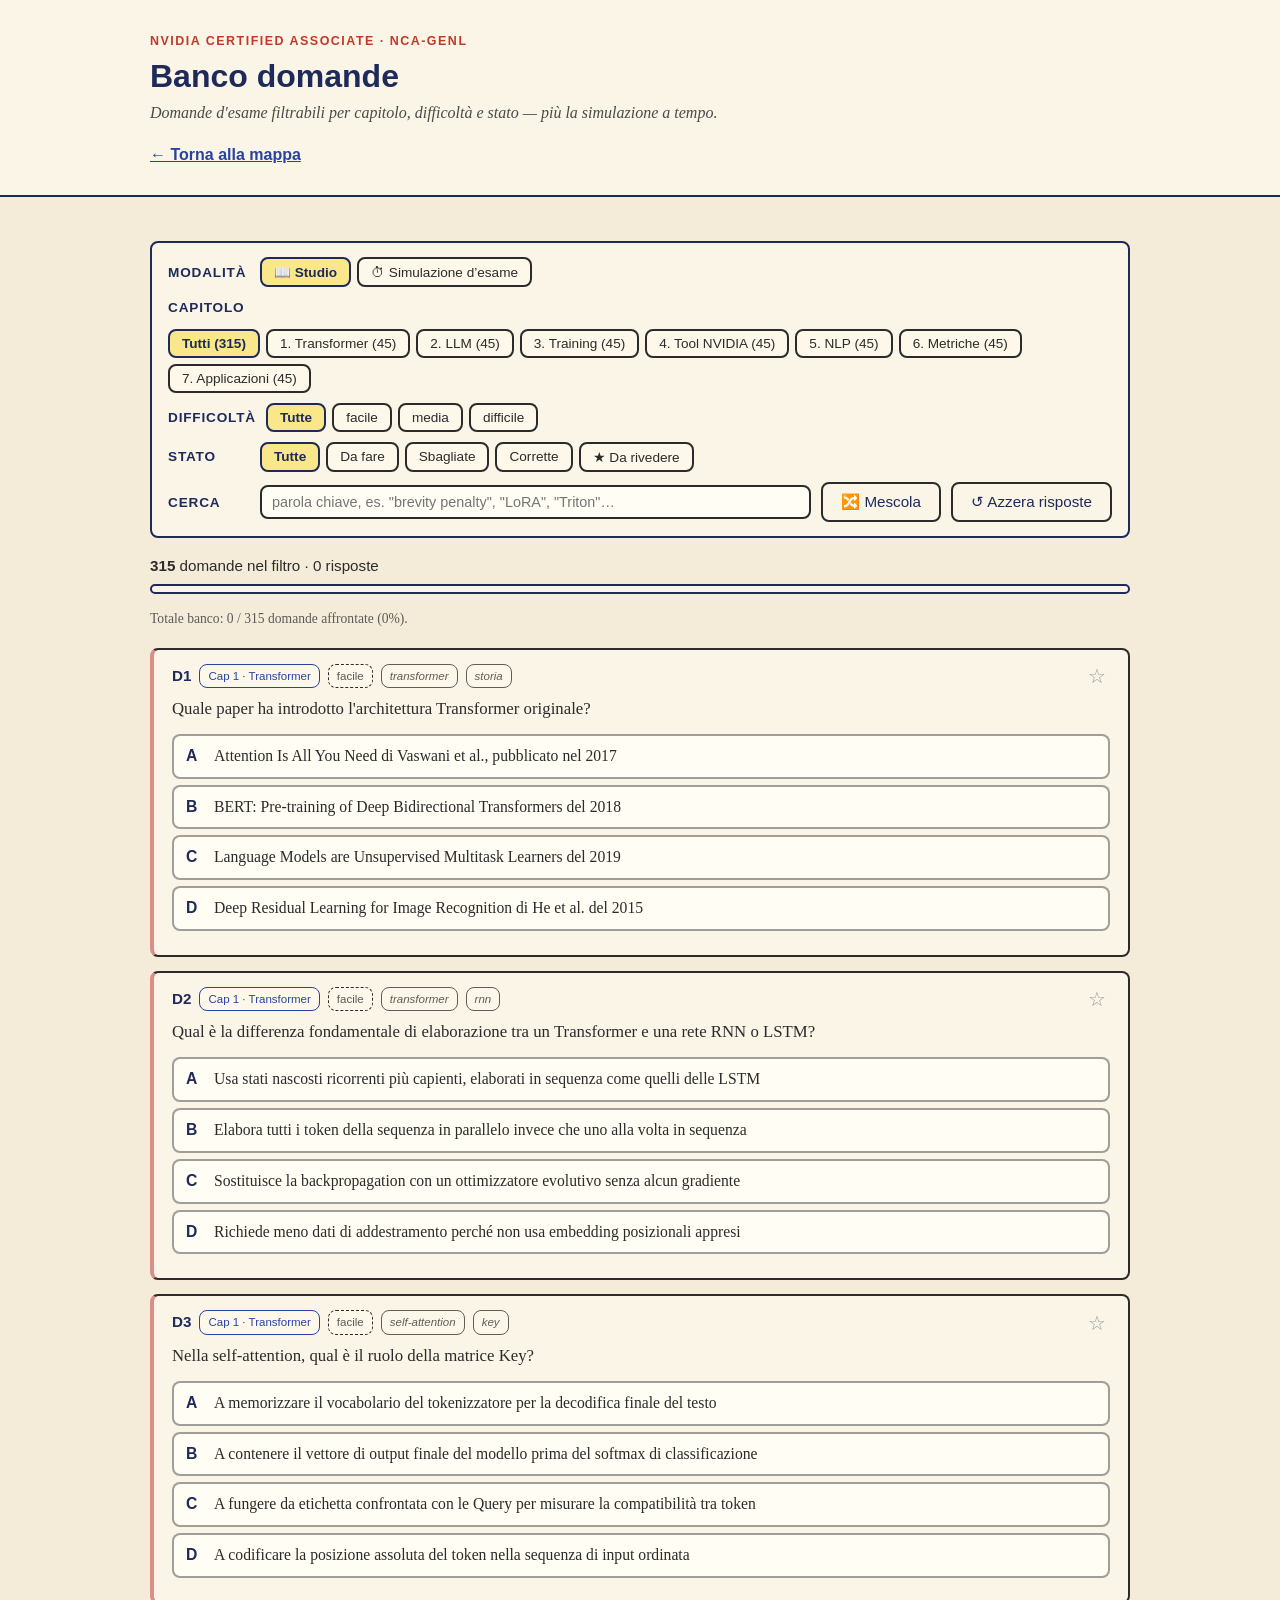
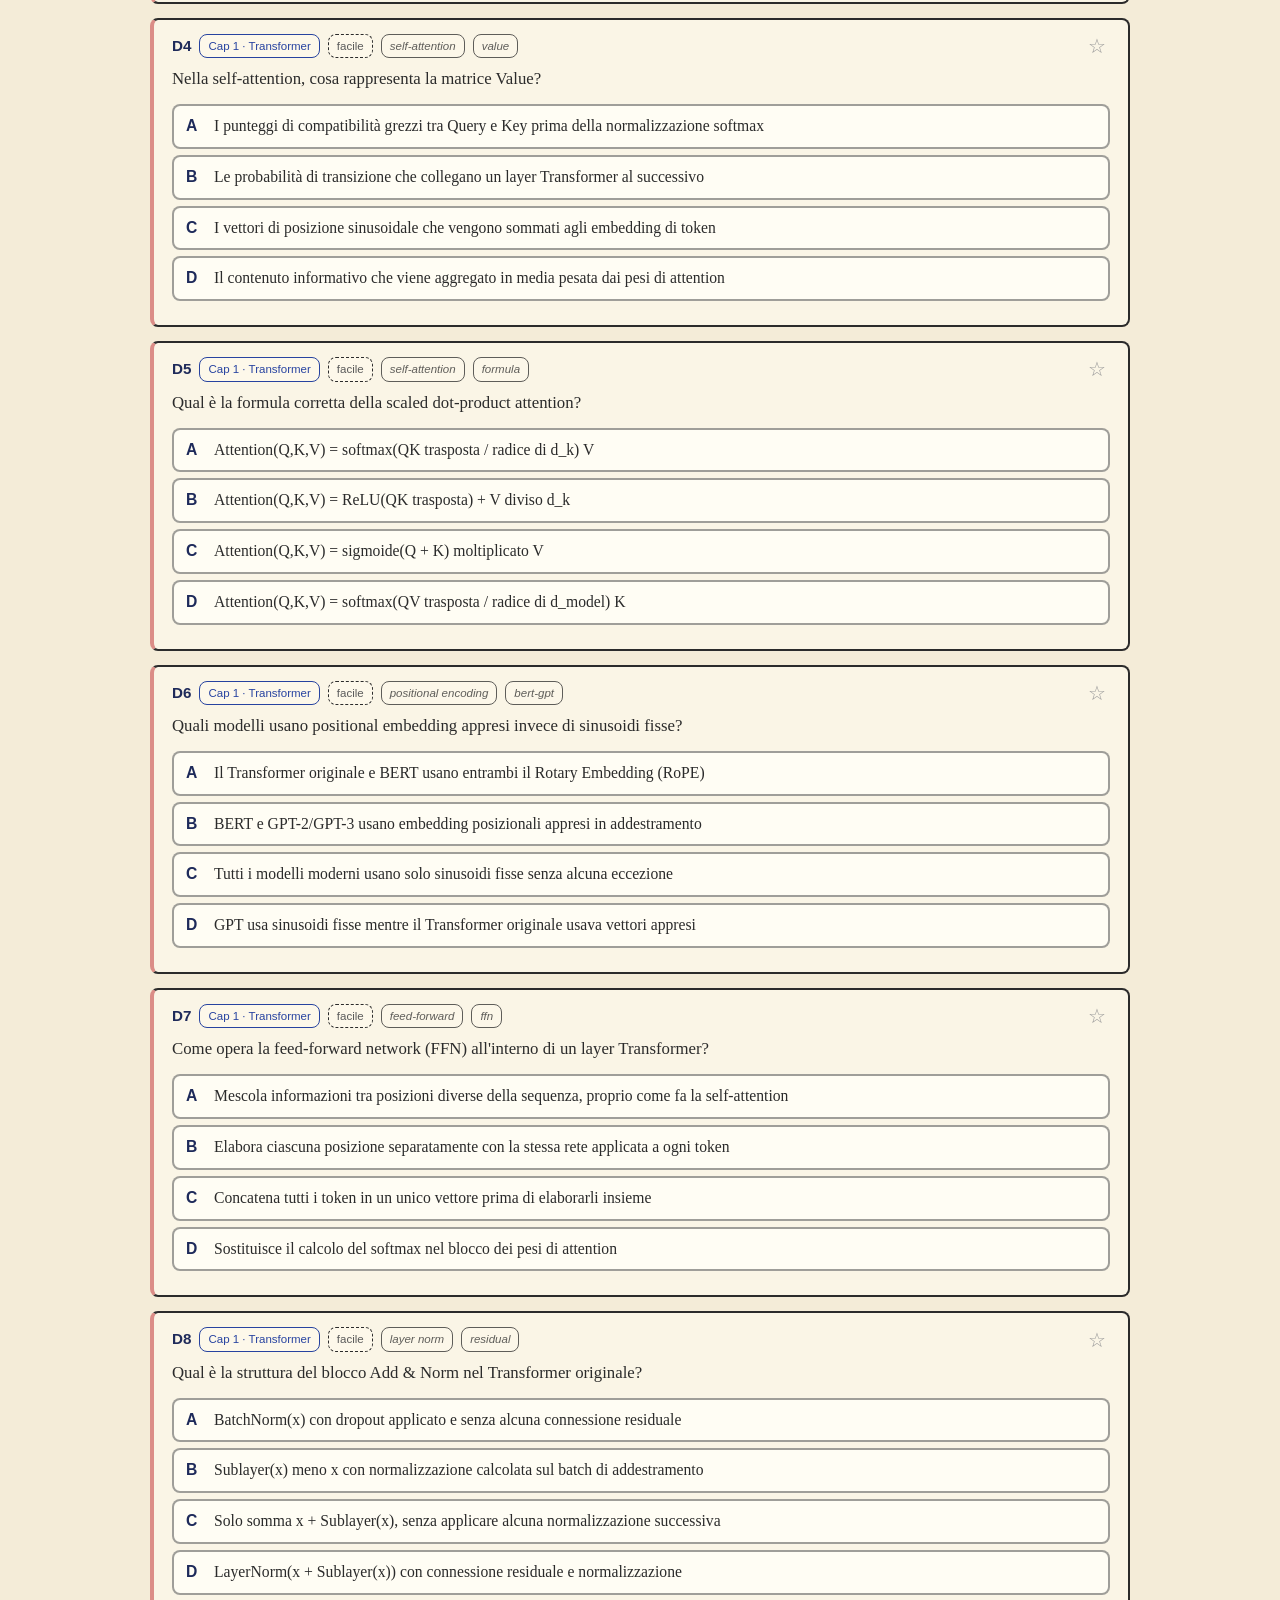
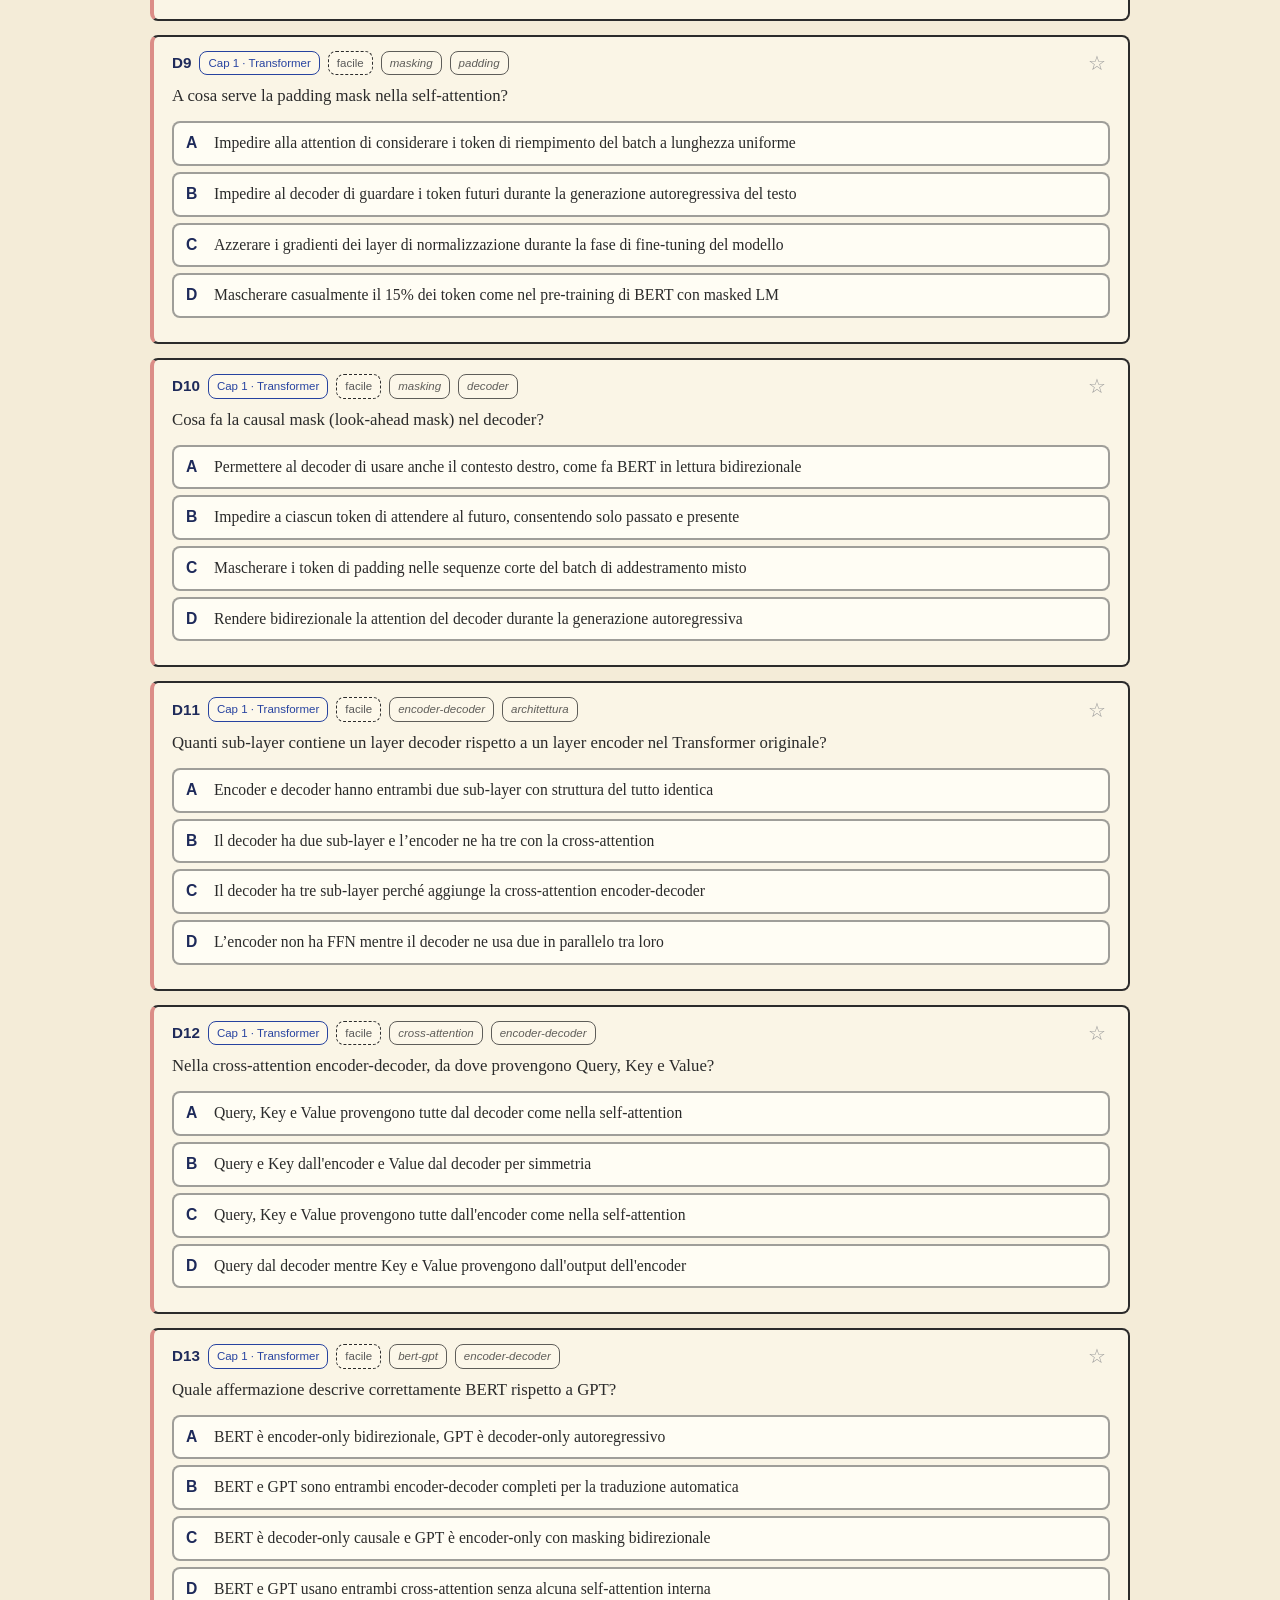
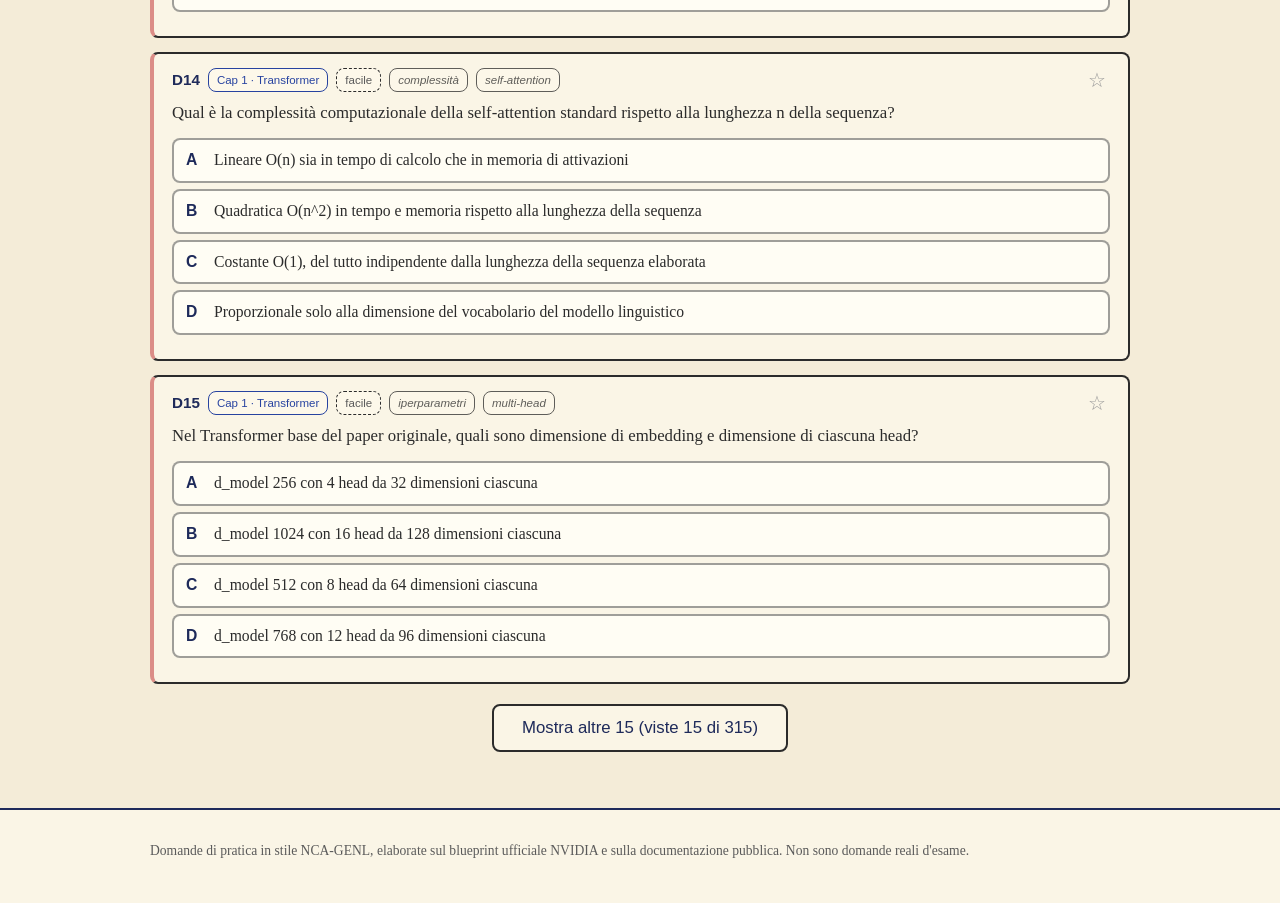
==== domande.html @ 0292774d "Banco domande: 315 domande d'esame filtrabili per capitolo Il quiz di fine capitolo (6-7 domande) ba" ====
<!DOCTYPE html>
<html lang="it">
<head>
  <meta charset="UTF-8">
  <meta name="viewport" content="width=device-width, initial-scale=1.0">
  <title>Banco domande — NCA-GENL Studio</title>
  <meta name="description" content="Banco domande d'esame NCA-GENL filtrabile per capitolo, difficoltà e stato, con simulazione d'esame a tempo.">
  <link rel="stylesheet" href="style.css">
</head>
<body>
  <header class="site-header">
    <div class="wrap">
      <p class="eyebrow">NVIDIA Certified Associate · NCA-GENL</p>
      <h1>Banco domande</h1>
      <p class="subtitle">Domande d'esame filtrabili per capitolo, difficoltà e stato — più la simulazione a tempo.</p>
      <p><a class="back" href="index.html">← Torna alla mappa</a></p>
    </div>
  </header>

  <main class="wrap qbank-page">
    <div id="qbank-root" aria-live="polite">
      <p class="muted">Caricamento banco domande…</p>
    </div>
  </main>

  <footer class="site-footer">
    <div class="wrap">
      <p class="muted small">
        Domande di pratica in stile NCA-GENL, elaborate sul blueprint ufficiale NVIDIA e sulla
        documentazione pubblica. Non sono domande reali d'esame.
      </p>
    </div>
  </footer>

  <script src="tracker.js"></script>
  <script src="app.js"></script>
  <script src="qbank.js"></script>
  <script src="qbank-ui.js"></script>
  <script>
    document.addEventListener('DOMContentLoaded', function () {
      window.NCA.qbankUI.init(document.getElementById('qbank-root'));
    });
  </script>
</body>
</html>
---- style.css ----
/* style.css — tema "carta e penna" pulito.
 * Palette carta/inchiostro invariata, tipografia di sistema leggibile,
 * angoli dritti, niente rotazioni né texture rumorose. Zero dipendenze,
 * tutto offline (solo font di sistema). I selettori usati dal JS
 * (map.js, chapter.js, quiz.js, app.js, tracker.js) sono invariati. */

:root {
  --carta: #f4ecd8;          /* sfondo pagina: carta crema */
  --carta-chiara: #faf5e6;   /* foglietti / schede */
  --margine-rosso: rgba(198, 72, 72, 0.6);
  --inchiostro: #2b2b2b;     /* testo corpo: quasi-nero */
  --inchiostro-blu: #1e2a5a; /* titoli: blu-notte */
  --penna-blu: #2743a0;
  --penna-rossa: #c0392b;
  --penna-verde: #1e7d4f;
  --evidenziatore: rgba(250, 225, 90, 0.65);
  --radius: 8px;
  --font-ui: -apple-system, BlinkMacSystemFont, "Inter", "Segoe UI", Roboto, Helvetica, Arial, sans-serif;
  --font-testo: Georgia, "Times New Roman", serif;
}

* { box-sizing: border-box; }

body {
  margin: 0;
  color: var(--inchiostro);
  font-family: var(--font-testo);
  line-height: 1.6;
  background-color: var(--carta);
}

.wrap { max-width: 1020px; margin: 0 auto; padding: 0 20px; }

h1, h2, h3 {
  font-family: var(--font-ui);
  color: var(--inchiostro-blu);
  line-height: 1.25;
}

a { color: var(--penna-blu); text-decoration: underline; }
a:hover { color: var(--inchiostro-blu); }

/* ---------- Header / progresso / legenda ---------- */

.site-header {
  background: var(--carta-chiara);
  border-bottom: 2px solid var(--inchiostro-blu);
  padding: 32px 0 12px;
}
.eyebrow {
  color: var(--penna-rossa);
  text-transform: uppercase;
  letter-spacing: 0.12em;
  font-size: 0.78rem;
  margin: 0;
  font-family: var(--font-ui);
  font-weight: 700;
}
.site-header h1 { margin: 4px 0 0; font-size: 2rem; }
.subtitle { color: #4a4a4a; margin: 4px 0 16px; font-style: italic; }

.progress-meta { display: flex; justify-content: space-between; font-size: 0.9rem; color: #4a4a4a; }
.progress-bar {
  height: 14px;
  background: var(--carta-chiara);
  border: 2px solid var(--inchiostro-blu);
  border-radius: var(--radius);
  overflow: hidden;
}
.progress-fill {
  height: 100%;
  width: 0;
  background: linear-gradient(180deg, rgba(46, 125, 50, 0.85), rgba(46, 125, 50, 0.65));
  transition: width 0.4s ease;
}

.legend { display: flex; gap: 18px; list-style: none; padding: 10px 0 0; margin: 0; font-size: 0.85rem; color: #4a4a4a; flex-wrap: wrap; font-family: var(--font-ui); }
.dot { display: inline-block; width: 12px; height: 12px; border-radius: 50%; margin-right: 6px; vertical-align: baseline; border: 1px solid var(--inchiostro); }
.dot.status-todo { background: #fff; }
.dot.status-doing { background: #f2b234; }
.dot.status-done { background: var(--penna-verde); }

/* ---------- Mappa SVG ---------- */

.map-container {
  margin: 24px 0;
  background: var(--carta-chiara);
  border: 2px solid var(--inchiostro-blu);
  border-radius: var(--radius);
  padding: 12px;
}
.map-container svg { width: 100%; height: auto; display: block; }

.map-band { fill: #efe4c8; stroke: var(--inchiostro-blu); stroke-width: 1.5; stroke-dasharray: 10 4; }
.map-band-label {
  fill: var(--inchiostro-blu);
  font-size: 16px;
  font-weight: 700;
  font-family: var(--font-ui);
  text-decoration: underline;
}
.map-edge { fill: none; stroke: var(--inchiostro-blu); stroke-width: 2.5; }
.map-edge.dashed { stroke-dasharray: 7 6; }

.map-node { cursor: pointer; font-family: var(--font-testo); }
.map-node-box { stroke-width: 2.5; transition: filter 0.15s ease; }
.map-node:hover .map-node-box, .map-node:focus .map-node-box { filter: brightness(0.96); stroke-width: 3.5; }
.map-node:focus { outline: 2px dashed var(--penna-rossa); outline-offset: 3px; }
/* foglietti: carta chiara, bordo inchiostro */
.status-todo .map-node-box { fill: #fdf8ea; stroke: var(--inchiostro); }
.status-doing .map-node-box { fill: #fdf3d0; stroke: var(--inchiostro-blu); }
.status-done .map-node-box { fill: #eef3e4; stroke: var(--penna-verde); }
.map-node-badge { font-size: 15px; font-weight: 700; font-family: var(--font-ui); }
.status-todo .map-node-badge { fill: var(--penna-rossa); }
.status-doing .map-node-badge { fill: var(--penna-blu); }
.status-done .map-node-badge { fill: var(--penna-verde); }
.map-node-cap { fill: #5a5a5a; font-size: 11px; letter-spacing: 0.06em; }
.map-node-title { fill: var(--inchiostro); font-size: 14px; }

/* ---------- Schede aree ---------- */

.area-cards { display: grid; grid-template-columns: repeat(auto-fit, minmax(260px, 1fr)); gap: 12px; margin-bottom: 32px; }
.area-card {
  background: var(--carta-chiara);
  border: 2px solid var(--inchiostro);
  border-radius: var(--radius);
  padding: 16px;
}
.area-card h3 { margin: 0 0 6px; font-size: 1.15rem; }
.area-card p { margin: 0; color: #4a4a4a; font-size: 0.92rem; }
.ripasso-card {
  border-color: var(--penna-rossa);
  background: linear-gradient(180deg, transparent, var(--evidenziatore) 140%);
}

.notice {
  background: var(--carta-chiara);
  border: 2px dashed var(--penna-rossa);
  border-radius: var(--radius);
  padding: 12px 16px;
}
.muted { color: #5a5a5a; }
.small { font-size: 0.85rem; }

/* ---------- Pagina capitolo ---------- */

.chapter { padding-top: 24px; padding-bottom: 48px; }
.chapter-head { display: flex; align-items: center; gap: 12px; margin-bottom: 8px; flex-wrap: wrap; }
.back { color: var(--penna-blu); font-weight: 700; font-family: var(--font-ui); }
.area-tag {
  font-size: 0.8rem;
  padding: 3px 10px;
  border-radius: var(--radius);
  border: 2px solid var(--inchiostro);
  color: var(--inchiostro);
  font-family: var(--font-ui);
  font-weight: 700;
  /* effetto evidenziatore */
  background: linear-gradient(180deg, transparent 10%, var(--evidenziatore) 10%, var(--evidenziatore) 90%, transparent 90%);
}
.area-fondamenti { border-color: var(--penna-blu); }
.area-mlops { border-color: #b07d10; }
.area-applicazioni { border-color: var(--penna-verde); }

.block {
  position: relative;
  background-color: var(--carta-chiara);
  border: 2px solid var(--inchiostro);
  border-left: 4px solid var(--margine-rosso); /* idea del margine, in tinta unita */
  border-radius: var(--radius);
  padding: 18px 20px;
  margin: 20px 0;
}
.block h2 { margin: 0 0 10px; font-size: 1.35rem; }
.keywords { display: grid; grid-template-columns: 180px 1fr; gap: 8px 14px; margin: 0; }
.keywords dt {
  font-weight: 700;
  color: var(--inchiostro-blu);
  /* tinta piena evidenziatore: il termine sta DENTRO il riquadro */
  background: var(--evidenziatore);
  padding: 3px 10px;
  line-height: 1.5;
  border-radius: 2px;
  align-self: start;
  -webkit-box-decoration-break: clone;
  box-decoration-break: clone;
}
.keywords dd { margin: 0; }

/* ---------- Slide ---------- */

.slide-card {
  background: #fffdf4;
  border: 2px solid var(--inchiostro-blu);
  border-radius: var(--radius);
  /* Task5: slide protagonista della tab Lezione */
  padding: 28px 32px;
  min-height: 300px;
}
.slide-body { font-size: 1.08rem; line-height: 1.65; }
.slide-body h3 { margin-top: 0; font-size: 1.45rem; line-height: 1.3; }
.slide-body ul { padding-left: 22px; }
.slide-body li { margin: 8px 0; }
.slide-bar { display: flex; align-items: center; justify-content: space-between; margin-top: 16px; gap: 8px; }
.slide-counter { color: #5a5a5a; font-size: 0.9rem; font-family: var(--font-ui); }

/* ---------- Audio ---------- */

.audio-player { width: 100%; }
.audio-missing { margin: 0; font-style: italic; }

/* ---------- Quiz ---------- */

.quiz-q {
  border: 2px solid var(--inchiostro);
  border-radius: var(--radius);
  padding: 12px 16px;
  margin: 0 0 14px;
  background: #fffdf4;
}
.quiz-q legend { font-family: var(--font-ui); font-weight: 700; color: var(--inchiostro-blu); padding: 0 8px; }
.quiz-opt { display: block; padding: 5px 0; cursor: pointer; }
.quiz-opt:hover { background: rgba(250, 225, 90, 0.25); }
.quiz-opt input { margin-right: 8px; accent-color: var(--penna-rossa); }
.quiz-feedback { margin-top: 8px; padding: 8px 12px; font-size: 0.92rem; border-width: 2px; border-style: solid; border-radius: var(--radius); }
/* niente riempimenti piatti scuri: carta chiara + bordo penna */
.quiz-feedback.ok {
  background: #fffdf4;
  border-color: var(--penna-verde);
  color: #14532d;
}
.quiz-feedback.ko {
  background: #fffdf4;
  border-color: var(--penna-rossa);
  color: #7f1d1d;
}
.quiz-actions { display: flex; align-items: center; gap: 16px; flex-wrap: wrap; }
.quiz-result {
  color: var(--inchiostro);
  margin: 0;
  padding: 2px 8px;
  background: linear-gradient(180deg, transparent 20%, var(--evidenziatore) 20%, var(--evidenziatore) 88%, transparent 88%);
}

/* ---------- Bottone completamento ---------- */

.done-row { margin: 24px 0; text-align: center; }

/* ---------- Bottoni ---------- */

.btn {
  background: var(--carta-chiara);
  color: var(--inchiostro-blu);
  border: 2px solid var(--inchiostro);
  border-radius: var(--radius);
  padding: 9px 18px;
  font-size: 0.95rem;
  font-family: var(--font-ui);
  cursor: pointer;
  transition: border-color 0.12s ease, box-shadow 0.12s ease;
}
.btn:hover:not(:disabled) {
  border-color: var(--inchiostro-blu);
  box-shadow: 2px 2px 0 rgba(30, 42, 90, 0.35);
}
.btn:disabled { opacity: 0.4; cursor: default; }
.btn.primary { background: var(--evidenziatore); border-color: var(--inchiostro-blu); font-weight: 700; }
.btn.primary:hover { background: rgba(250, 225, 90, 0.85); }
.btn.big { font-size: 1.05rem; padding: 12px 28px; }
/* timbro di completamento */
.btn.done {
  background: #fffdf4;
  border: 3px double var(--penna-rossa);
  border-radius: var(--radius);
  color: var(--penna-rossa);
  font-weight: 700;
  letter-spacing: 0.04em;
}
.btn.done:hover:not(:disabled) { border-color: var(--penna-rossa); }
.btn.ghost { background: transparent; }
.slide-nav { min-width: 52px; }
button:focus-visible, a:focus-visible, input:focus-visible {
  outline: 2px dashed var(--penna-rossa);
  outline-offset: 2px;
}

/* ---------- Footer ---------- */

.site-footer { border-top: 2px solid var(--inchiostro-blu); padding: 16px 0 28px; background: var(--carta-chiara); }
.site-footer .wrap { display: flex; align-items: center; justify-content: space-between; gap: 12px; flex-wrap: wrap; }

@media (max-width: 640px) {
  .site-header h1 { font-size: 1.5rem; }
  .area-cards { grid-template-columns: 1fr; }
  .keywords { grid-template-columns: 1fr; }
  .quiz-actions { flex-direction: column; align-items: stretch; }
  .block { border-left-width: 3px; }
  .slide-bar { flex-wrap: wrap; }
  .map-container { padding: 8px; }
  .legend { gap: 12px; }
}

/* ---------- Pagina capitolo a tab + lezione guidata ---------- */
/* Solo riuso variabili esistenti: carta, inchiostro, evidenziatore. */

.tablist {
  display: flex;
  gap: 8px;
  flex-wrap: wrap;
  margin: 16px 0 0;
}
.tab {
  background: var(--carta-chiara);
  color: var(--inchiostro-blu);
  border: 2px solid var(--inchiostro);
  border-radius: var(--radius);
  padding: 9px 18px;
  font-size: 0.95rem;
  font-family: var(--font-ui);
  cursor: pointer;
}
.tab:hover { border-color: var(--inchiostro-blu); box-shadow: 2px 2px 0 rgba(30, 42, 90, 0.35); }
.tab[aria-selected="true"] {
  background: linear-gradient(180deg, transparent 10%, var(--evidenziatore) 10%, var(--evidenziatore) 90%, transparent 90%), var(--carta-chiara);
  border-color: var(--inchiostro-blu);
  font-weight: 700;
}
.tabpanel { margin-top: 0; }
.tabpanel[hidden] { display: none; }

/* Player custom */
.player { margin-bottom: 16px; }
.player-row { display: flex; align-items: center; gap: 8px; flex-wrap: wrap; }
.player .time {
  font-family: var(--font-ui);
  color: var(--inchiostro-blu);
  font-size: 0.9rem;
  white-space: nowrap;
}
.speed-group { display: inline-flex; gap: 4px; flex-wrap: wrap; }
.speed-btn { padding: 5px 10px; font-size: 0.82rem; }
.speed-btn.on { background: var(--evidenziatore); border-color: var(--inchiostro-blu); font-weight: 700; }
.seek-wrap { position: relative; margin-top: 10px; }
.seek { width: 100%; accent-color: var(--penna-rossa); }
.seek-ticks { position: relative; height: 8px; }
.seek-tick {
  position: absolute;
  top: 0;
  width: 2px;
  height: 8px;
  background: var(--inchiostro-blu);
  opacity: 0.55;
}

/* Trascrizione karaoke */
.transcript {
  margin-top: 16px;
  /* Task5: trascrizione secondaria e compatta, karaoke invariato */
  max-height: 180px;
  overflow-y: auto;
  padding: 8px 10px;
  border: 1px solid rgba(43, 43, 43, 0.35);
  border-radius: var(--radius);
  background: var(--carta-chiara);
  font-size: 0.92rem;
}
.sentence {
  margin: 0 0 8px;
  padding: 6px 10px;
  border-radius: 4px;
  line-height: 1.55;
}
.sentence.clickable { cursor: pointer; }
.sentence.clickable:hover { background: rgba(250, 225, 90, 0.25); }
.sentence.active {
  /* giallo evidenziatore del tema, tinta piena per massima visibilità */
  background: var(--evidenziatore);
  font-weight: 700;
  color: var(--inchiostro-blu);
}

@media (max-width: 640px) {
  .player-row { align-items: stretch; }
  /* Task5: slide protagonista anche su mobile, transcript compatto */
  .slide-card { padding: 20px 18px; min-height: 220px; }
  .slide-body { font-size: 1rem; }
  .slide-body h3 { font-size: 1.2rem; }
  .transcript { max-height: 140px; }
}

/* Formule MathML - task6 */
.slide-body li.has-formula { list-style: none; margin-left: -22px; }
.formula {
  /* riquadro formula: centrata, serif grande, evidenziatore sobrio in palette */
  text-align: center;
  font-family: var(--font-testo);
  font-size: 1.25rem;
  line-height: 2;
  padding: 12px 16px;
  margin: 12px 0 6px;
  background: var(--carta-chiara);
  border: 1px solid var(--margine-rosso);
  border-left: 4px solid var(--penna-blu);
  border-radius: var(--radius);
  overflow-x: auto;
}
.formula math { font-size: 1.2em; }
.formula-fb { display: none; }
.no-mathml .formula math { display: none; }
.no-mathml .formula-fb {
  /* fallback Unicode leggibile quando il browser non compone MathML */
  display: block;
  font-family: var(--font-testo);
  font-size: 1.15rem;
  font-style: italic;
  color: var(--inchiostro);
}
.formula-caption {
  font-size: 0.98rem;
  line-height: 1.6;
  color: var(--inchiostro);
  margin: 2px 0 10px;
  padding-left: 4px;
  border-left: 3px solid var(--evidenziatore);
}
.slide-body li.has-diagnosis { list-style: none; margin-left: -22px; }
.diagnosis-title {
  font-weight: 700;
  color: var(--inchiostro-blu);
  font-size: 1.08rem;
  margin: 10px 0 4px;
}
.diagnosis-text {
  background: var(--carta-chiara);
  border: 1px solid var(--margine-rosso);
  border-left: 4px solid var(--penna-verde);
  border-radius: var(--radius);
  padding: 10px 14px;
  line-height: 1.65;
  margin-bottom: 8px;
}

/* ---------- Banco domande (domande.html) ---------- */
/* Stessa palette carta/inchiostro: chip = foglietti, card = schede. */

.qbank-page { padding-top: 24px; padding-bottom: 56px; }

/* Barra filtri */
.qb-toolbar {
  background: var(--carta-chiara);
  border: 2px solid var(--inchiostro-blu);
  border-radius: var(--radius);
  padding: 14px 16px;
  margin: 20px 0 16px;
}
.qb-row {
  display: flex;
  align-items: baseline;
  gap: 10px;
  flex-wrap: wrap;
  margin-bottom: 10px;
}
.qb-row:last-child { margin-bottom: 0; }
.qb-label {
  font-family: var(--font-ui);
  font-weight: 700;
  color: var(--inchiostro-blu);
  font-size: 0.85rem;
  text-transform: uppercase;
  letter-spacing: 0.06em;
  min-width: 82px;
}
.chip-group { display: flex; gap: 6px; flex-wrap: wrap; }
.chip {
  background: #fdf8ea;
  color: var(--inchiostro);
  border: 2px solid var(--inchiostro);
  border-radius: var(--radius);
  padding: 5px 12px;
  font-family: var(--font-ui);
  font-size: 0.85rem;
  cursor: pointer;
  transition: box-shadow 0.12s ease, border-color 0.12s ease;
}
.chip:hover:not(:disabled) { border-color: var(--inchiostro-blu); box-shadow: 2px 2px 0 rgba(30, 42, 90, 0.3); }
.chip:disabled { opacity: 0.35; cursor: default; }
.chip.on {
  background: var(--evidenziatore);
  border-color: var(--inchiostro-blu);
  font-weight: 700;
  color: var(--inchiostro-blu);
}
/* i chip capitolo ereditano il colore d'area già usato in mappa e tag */
.chip.area-fondamenti.on { border-color: var(--penna-blu); }
.chip.area-mlops.on { border-color: #b07d10; }
.chip.area-applicazioni.on { border-color: var(--penna-verde); }

.qb-search {
  flex: 1 1 260px;
  min-width: 180px;
  padding: 7px 10px;
  font-family: var(--font-ui);
  font-size: 0.9rem;
  color: var(--inchiostro);
  background: #fffdf4;
  border: 2px solid var(--inchiostro);
  border-radius: var(--radius);
}

/* Statistiche */
.qb-statsbox { margin-bottom: 18px; }
.qb-stats { margin: 0 0 6px; font-family: var(--font-ui); font-size: 0.95rem; }
.qb-bar { height: 10px; }
.qb-ok { color: var(--penna-verde); font-weight: 700; }
.qb-ko { color: var(--penna-rossa); font-weight: 700; }

/* Card domanda */
.qlist { display: flex; flex-direction: column; gap: 14px; }
.qcard {
  background: var(--carta-chiara);
  border: 2px solid var(--inchiostro);
  border-left: 4px solid var(--margine-rosso);
  border-radius: var(--radius);
  padding: 14px 18px;
}
.qcard.answered-ok { border-left-color: var(--penna-verde); }
.qcard.answered-ko { border-left-color: var(--penna-rossa); }

.qcard-head { display: flex; align-items: center; gap: 8px; flex-wrap: wrap; margin-bottom: 8px; }
.qnum {
  font-family: var(--font-ui);
  font-weight: 700;
  color: var(--inchiostro-blu);
  font-size: 0.95rem;
}
.qtag {
  font-family: var(--font-ui);
  font-size: 0.72rem;
  padding: 2px 8px;
  border: 1px solid var(--inchiostro);
  border-radius: var(--radius);
  color: var(--inchiostro);
  background: #fdf8ea;
  white-space: nowrap;
}
.qtag.area-fondamenti { border-color: var(--penna-blu); color: var(--penna-blu); }
.qtag.area-mlops { border-color: #b07d10; color: #8a610c; }
.qtag.area-applicazioni { border-color: var(--penna-verde); color: var(--penna-verde); }
.qtag.diff-facile { border-style: dashed; color: #5a5a5a; }
.qtag.diff-media { background: rgba(250, 225, 90, 0.35); }
.qtag.diff-difficile { border-color: var(--penna-rossa); color: var(--penna-rossa); font-weight: 700; }
.qtag.tag { opacity: 0.75; font-style: italic; }

.star {
  margin-left: auto;
  background: transparent;
  border: none;
  font-size: 1.25rem;
  line-height: 1;
  color: #9a9a9a;
  cursor: pointer;
  padding: 2px 4px;
}
.star.on { color: #c8971a; }
.star:hover { color: var(--penna-rossa); }

.qtext {
  font-size: 1.05rem;
  margin: 0 0 12px;
  line-height: 1.55;
}

.qopts { display: flex; flex-direction: column; gap: 6px; }
.qopt {
  display: flex;
  align-items: flex-start;
  gap: 10px;
  width: 100%;
  text-align: left;
  background: #fffdf4;
  border: 2px solid rgba(43, 43, 43, 0.45);
  border-radius: var(--radius);
  padding: 9px 12px;
  font-family: var(--font-testo);
  font-size: 0.98rem;
  line-height: 1.45;
  color: var(--inchiostro);
  cursor: pointer;
  transition: background 0.12s ease, border-color 0.12s ease;
}
.qopt:hover:not(:disabled) { background: rgba(250, 225, 90, 0.25); border-color: var(--inchiostro); }
.qopt:disabled { cursor: default; }
.qopt-k {
  font-family: var(--font-ui);
  font-weight: 700;
  color: var(--inchiostro-blu);
  min-width: 18px;
}
.qopt.ok { border-color: var(--penna-verde); background: #eef5ea; }
.qopt.ok .qopt-k { color: var(--penna-verde); }
.qopt.ko { border-color: var(--penna-rossa); background: #f8ecea; }
.qopt.ko .qopt-k { color: var(--penna-rossa); }
.qopt.chosen { border-color: var(--inchiostro-blu); background: var(--evidenziatore); font-weight: 700; }

/* Feedback e spiegazione */
.qfb-host { margin-top: 10px; }
.qfb {
  border: 2px solid var(--inchiostro);
  border-radius: var(--radius);
  background: #fffdf4;
  padding: 10px 14px;
}
.qfb.ok { border-color: var(--penna-verde); }
.qfb.ko { border-color: var(--penna-rossa); }
.qfb-title { margin: 0 0 6px; font-family: var(--font-ui); font-weight: 700; font-size: 0.92rem; }
.qfb.ok .qfb-title { color: #14532d; }
.qfb.ko .qfb-title { color: #7f1d1d; }
.qfb-text { margin: 0; font-size: 0.95rem; line-height: 1.6; }
.qfb-src { margin: 6px 0 0; font-size: 0.78rem; color: #6a6a6a; font-style: italic; }
.qretry { margin-top: 8px; }

.qb-more { display: block; margin: 20px auto 0; }

/* Simulazione d'esame */
.exam-setup h2 { margin-top: 0; }
.exam-bar {
  position: sticky;
  top: 0;
  z-index: 5;
  display: flex;
  align-items: center;
  gap: 14px;
  flex-wrap: wrap;
  background: var(--carta-chiara);
  border: 2px solid var(--inchiostro-blu);
  border-radius: var(--radius);
  padding: 10px 14px;
  margin-bottom: 14px;
}
.exam-count { font-family: var(--font-ui); font-weight: 700; color: var(--inchiostro-blu); }
.exam-clock {
  font-family: var(--font-ui);
  font-size: 1.1rem;
  font-weight: 700;
  padding: 2px 10px;
  border: 2px solid var(--inchiostro);
  border-radius: var(--radius);
  background: #fffdf4;
}
.exam-clock.urgent { color: var(--penna-rossa); border-color: var(--penna-rossa); }
.exam-bar .btn { margin-left: auto; }

.exam-result { text-align: center; }
.exam-result.pass { border-color: var(--penna-verde); }
.exam-result.fail { border-color: var(--penna-rossa); }
.exam-score {
  font-family: var(--font-ui);
  font-size: 2rem;
  font-weight: 700;
  margin: 6px 0;
  color: var(--inchiostro-blu);
}
.exam-result.pass .exam-score { color: var(--penna-verde); }
.exam-result.fail .exam-score { color: var(--penna-rossa); }

/* Scheda "banco domande" in home e link nel capitolo */
.domande-card { border-color: var(--penna-blu); }
.chapter-qlink { margin: 18px 0 0; }

@media (max-width: 640px) {
  .qb-label { min-width: 100%; }
  .qb-row { gap: 6px; }
  .chip { font-size: 0.8rem; padding: 5px 10px; }
  .qcard { padding: 12px 14px; }
  .qtext { font-size: 1rem; }
  .exam-bar { gap: 8px; }
  .exam-bar .btn { margin-left: 0; width: 100%; }
}
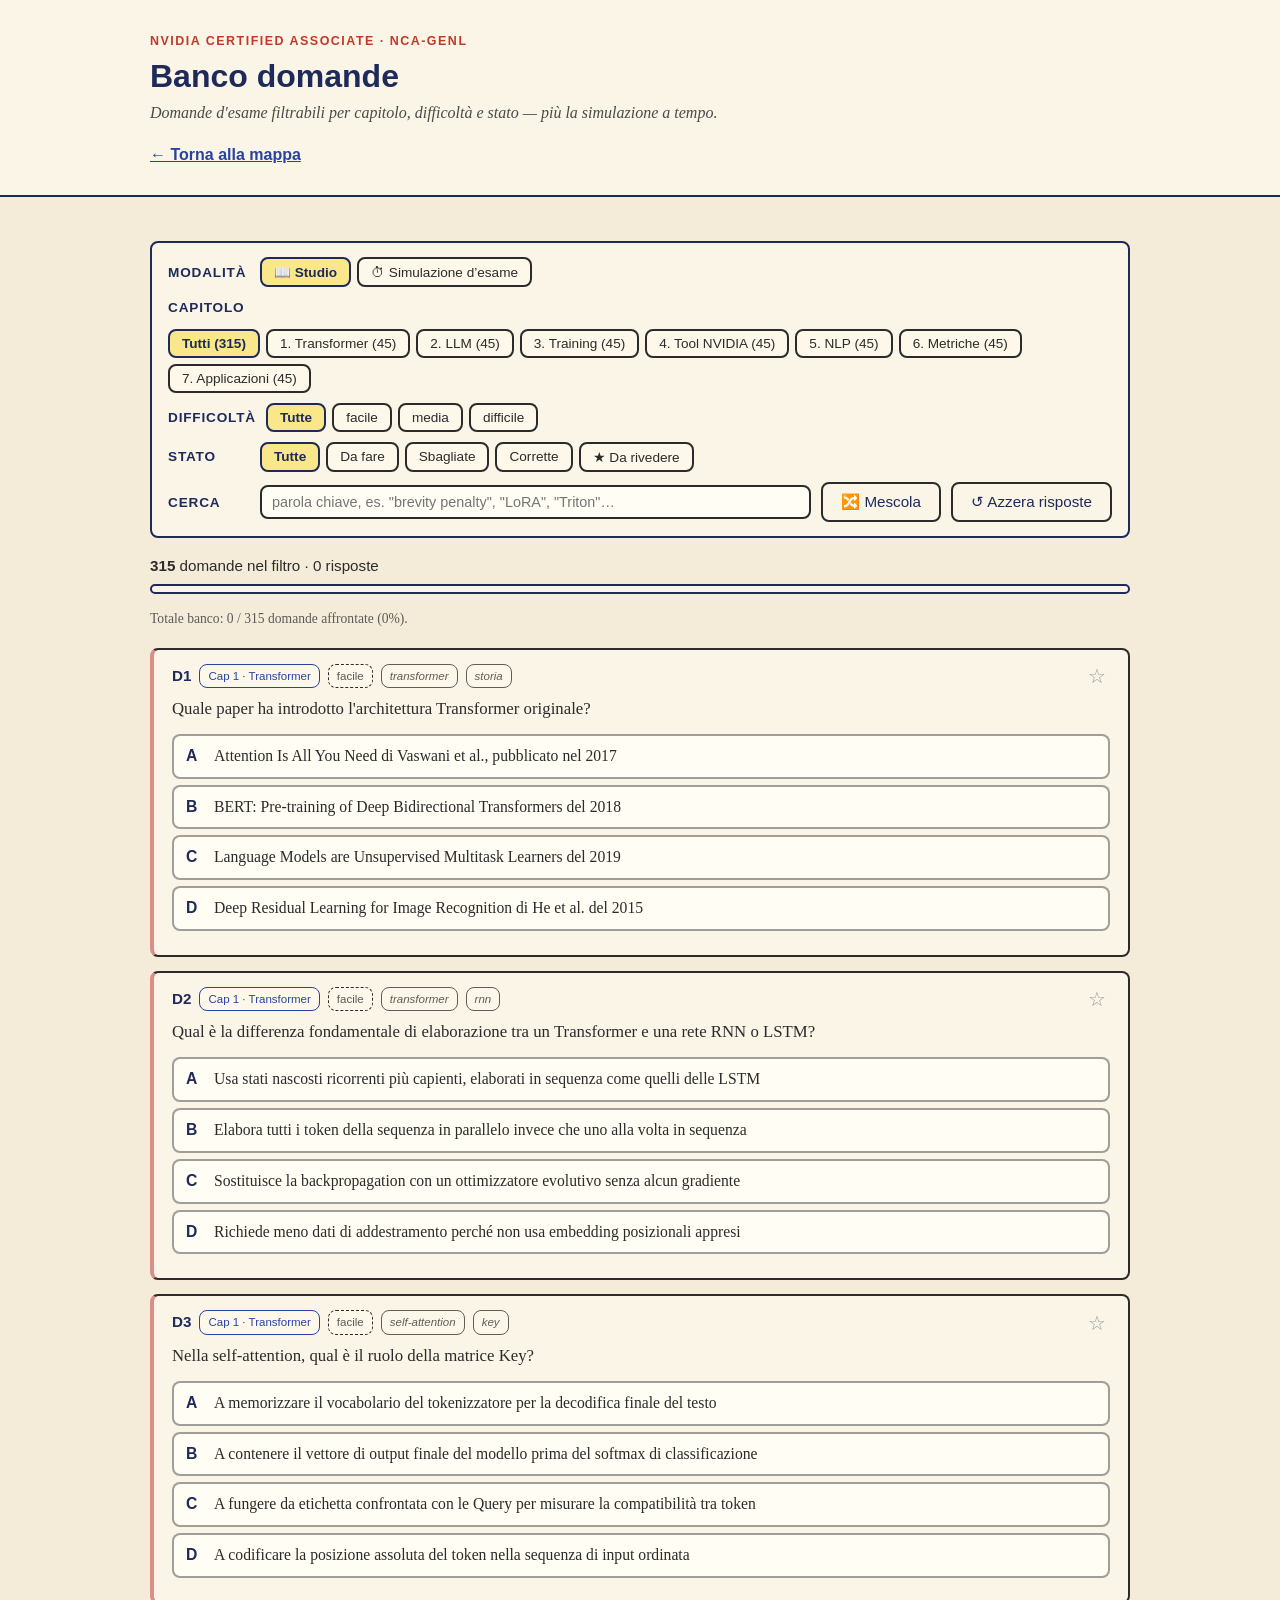
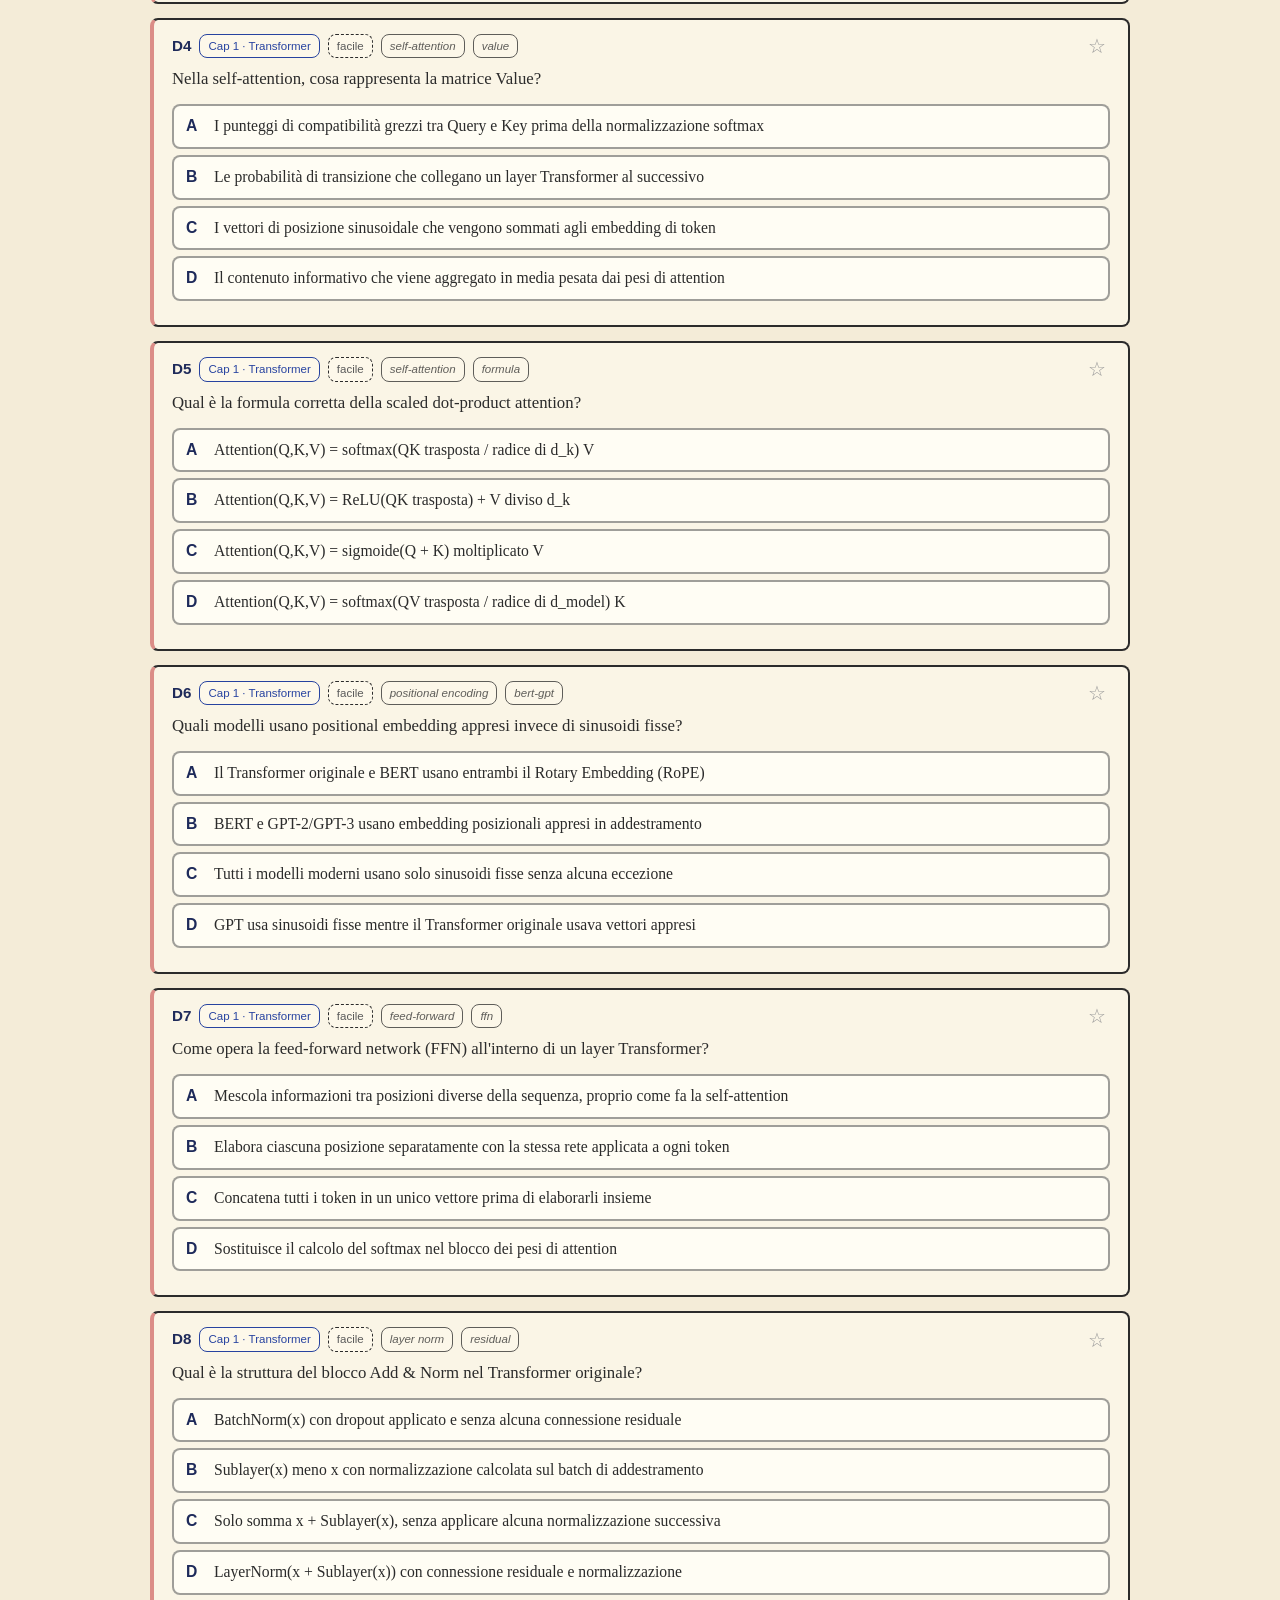
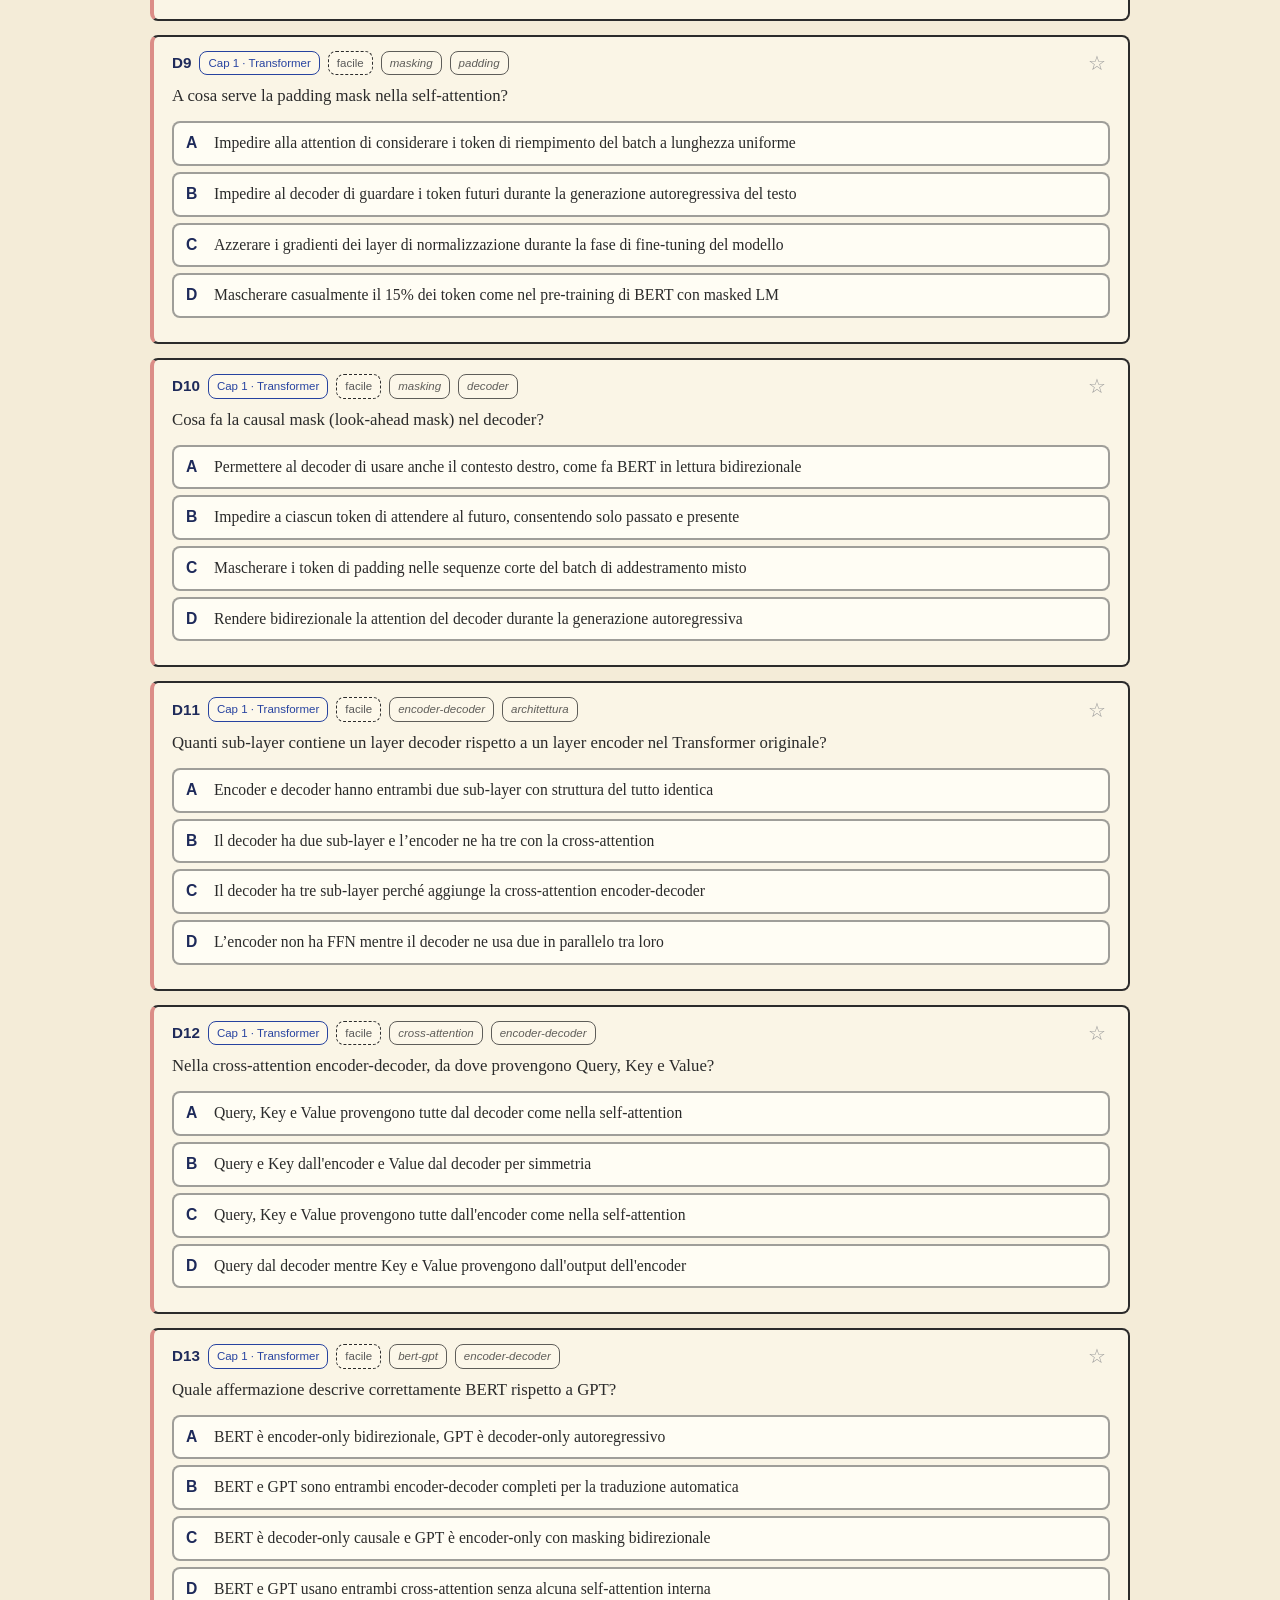
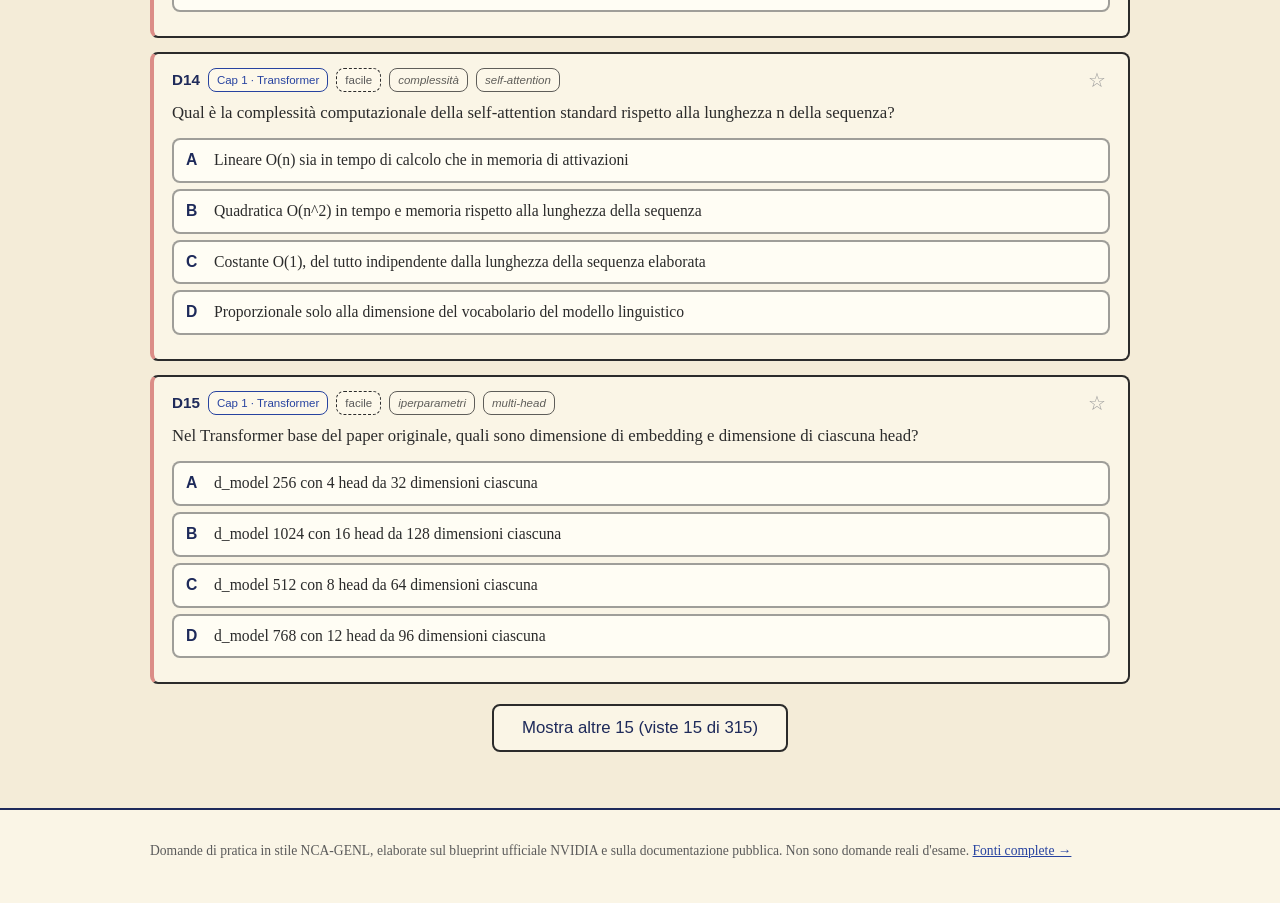
==== commit 4c129a96: "Aggiunge sezione Fonti in fondo alla home (studio + banco domande) Citati guida open-source di parte" ====
--- a/domande.html
+++ b/domande.html
@@ -28,6 +28,7 @@
       <p class="muted small">
         Domande di pratica in stile NCA-GENL, elaborate sul blueprint ufficiale NVIDIA e sulla
         documentazione pubblica. Non sono domande reali d'esame.
+        <a href="index.html#fonti">Fonti complete →</a>
       </p>
     </div>
   </footer>
--- a/style.css
+++ b/style.css
@@ -676,3 +676,32 @@
   .exam-bar { gap: 8px; }
   .exam-bar .btn { margin-left: 0; width: 100%; }
 }
+
+/* ---------- Sezione Fonti (fondo home) ---------- */
+
+.sources {
+  background: var(--carta-chiara);
+  border: 2px solid var(--inchiostro);
+  border-left: 4px solid var(--margine-rosso);
+  border-radius: var(--radius);
+  padding: 20px 24px;
+  margin: 0 0 32px;
+}
+.sources h2 { margin: 0 0 4px; font-size: 1.35rem; }
+.sources h3 {
+  margin: 18px 0 6px;
+  font-size: 1rem;
+  text-transform: uppercase;
+  letter-spacing: 0.06em;
+  color: var(--penna-rossa);
+}
+.sources h3:first-of-type { margin-top: 12px; }
+.sources p { margin: 0 0 8px; font-size: 0.95rem; }
+.sources ul { margin: 0; padding-left: 20px; }
+.sources li { margin: 7px 0; font-size: 0.94rem; line-height: 1.6; }
+.sources a { word-break: break-word; }
+
+@media (max-width: 640px) {
+  .sources { padding: 16px 16px; }
+  .sources li { font-size: 0.9rem; }
+}
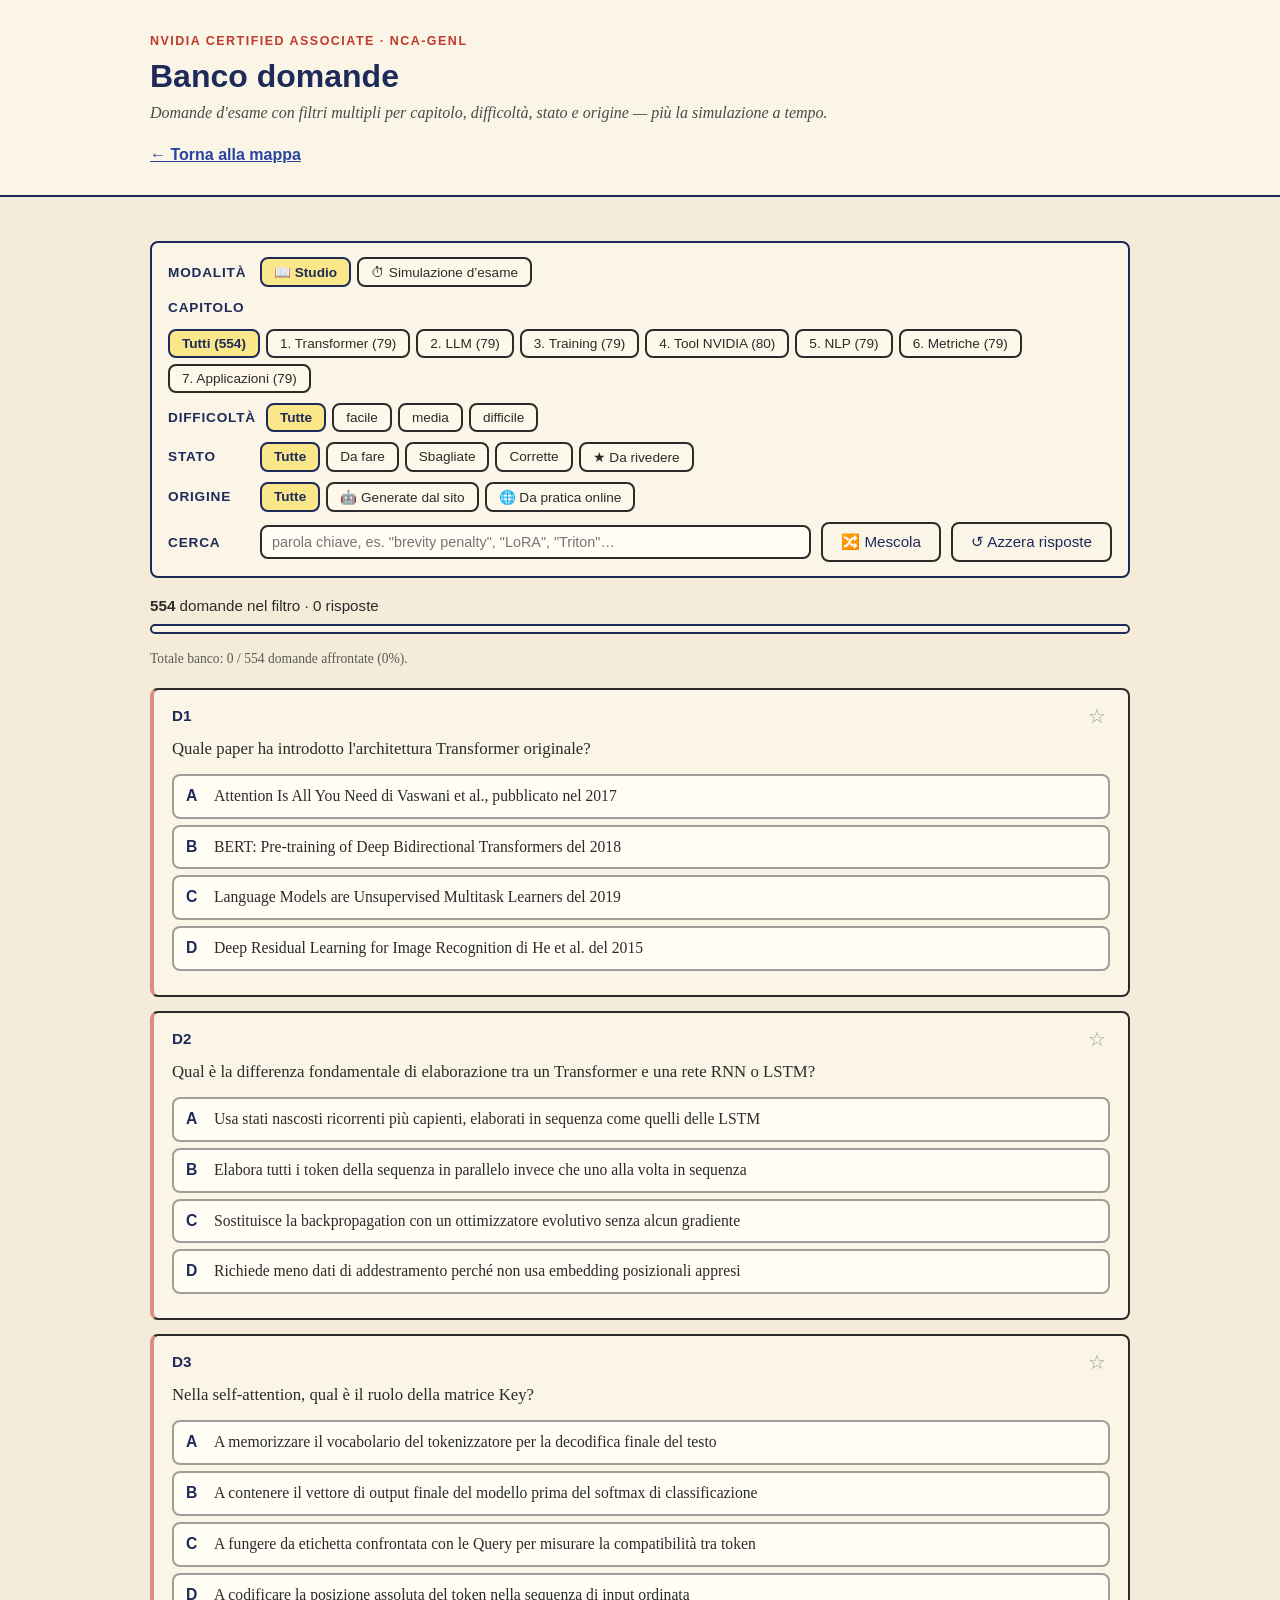
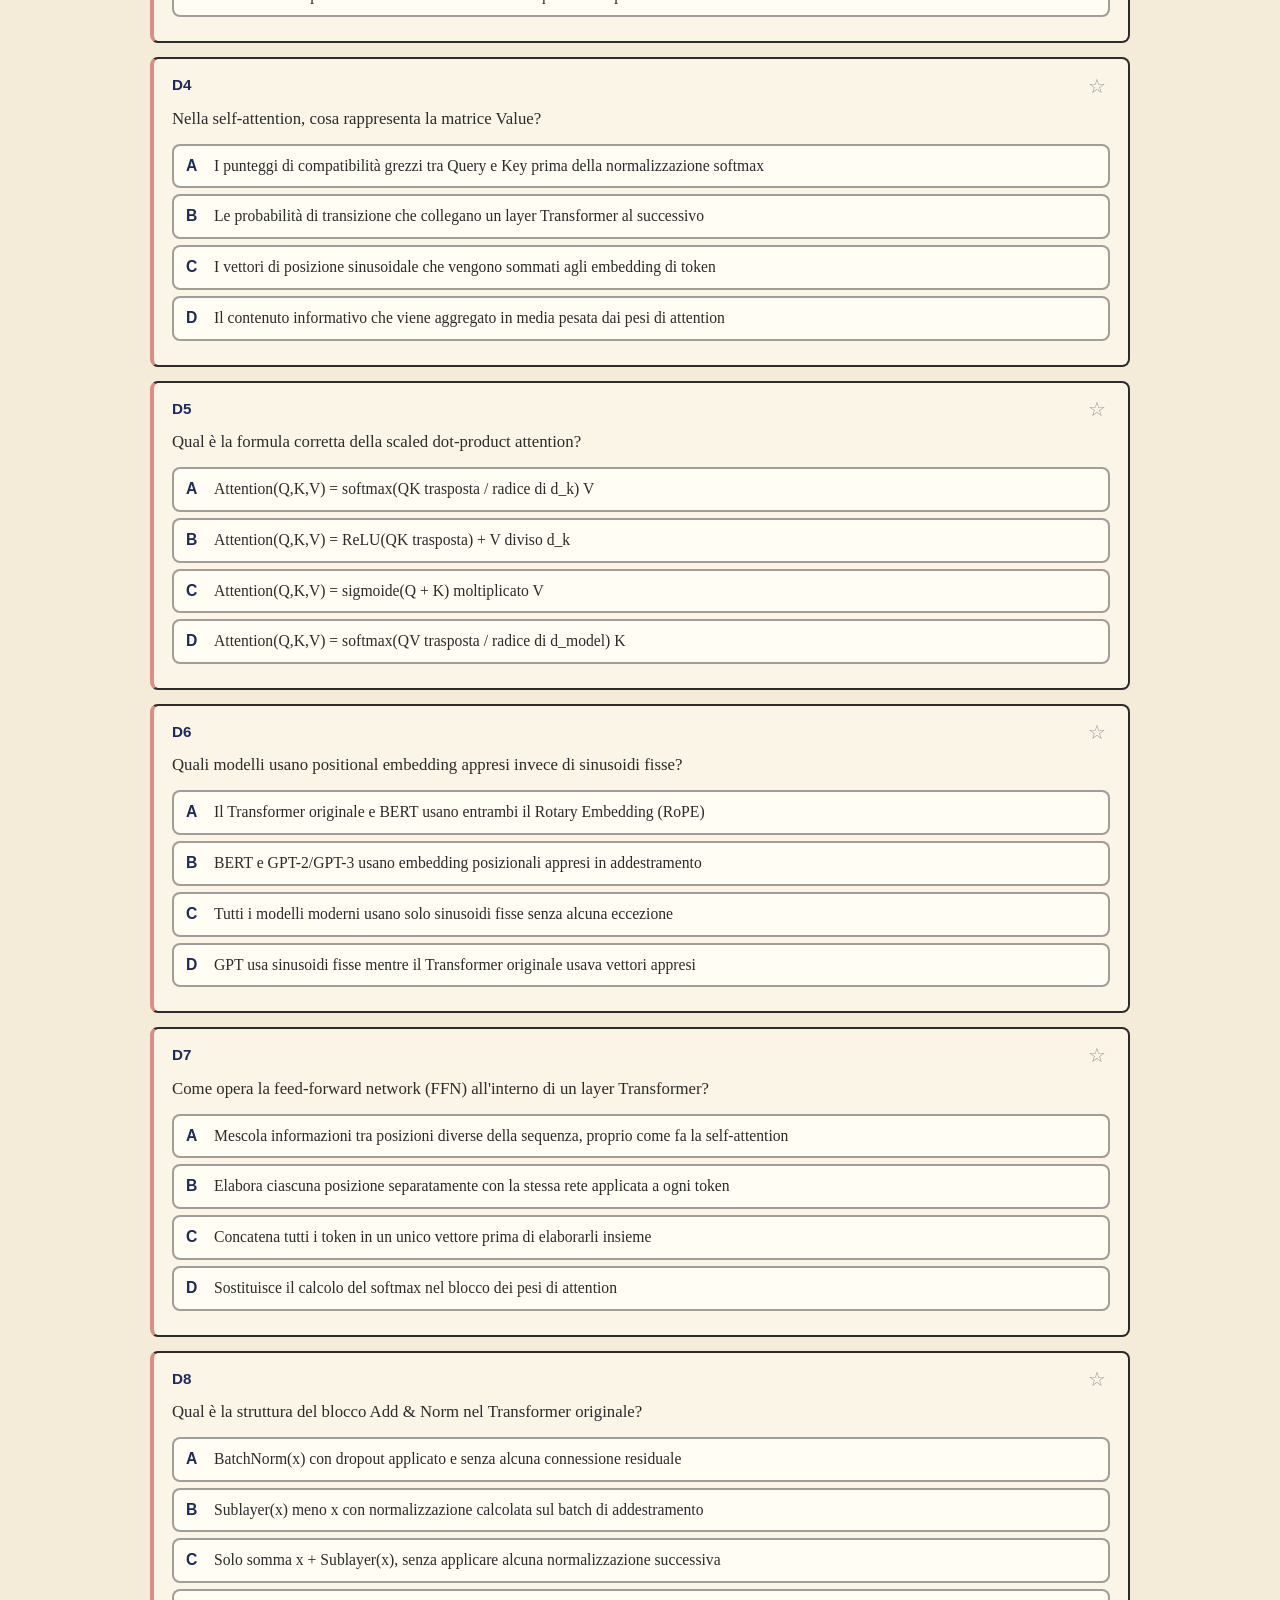
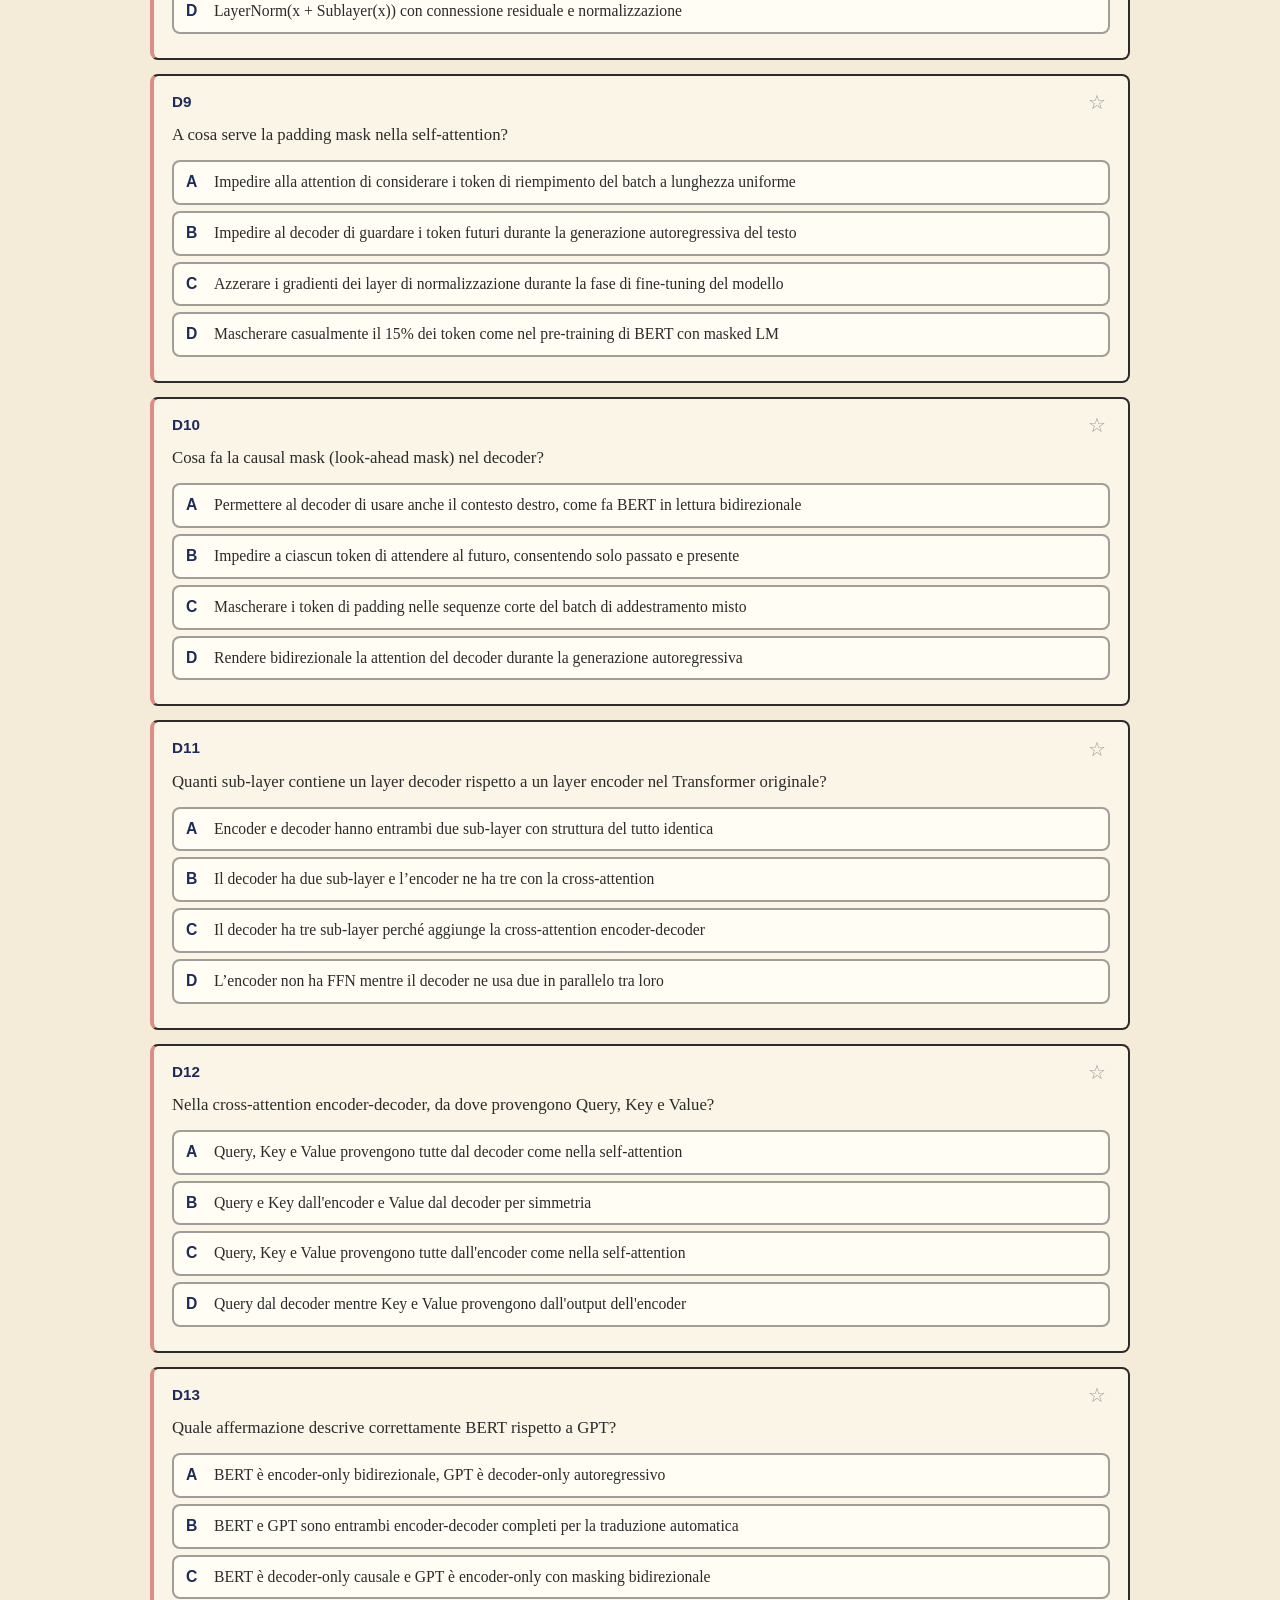
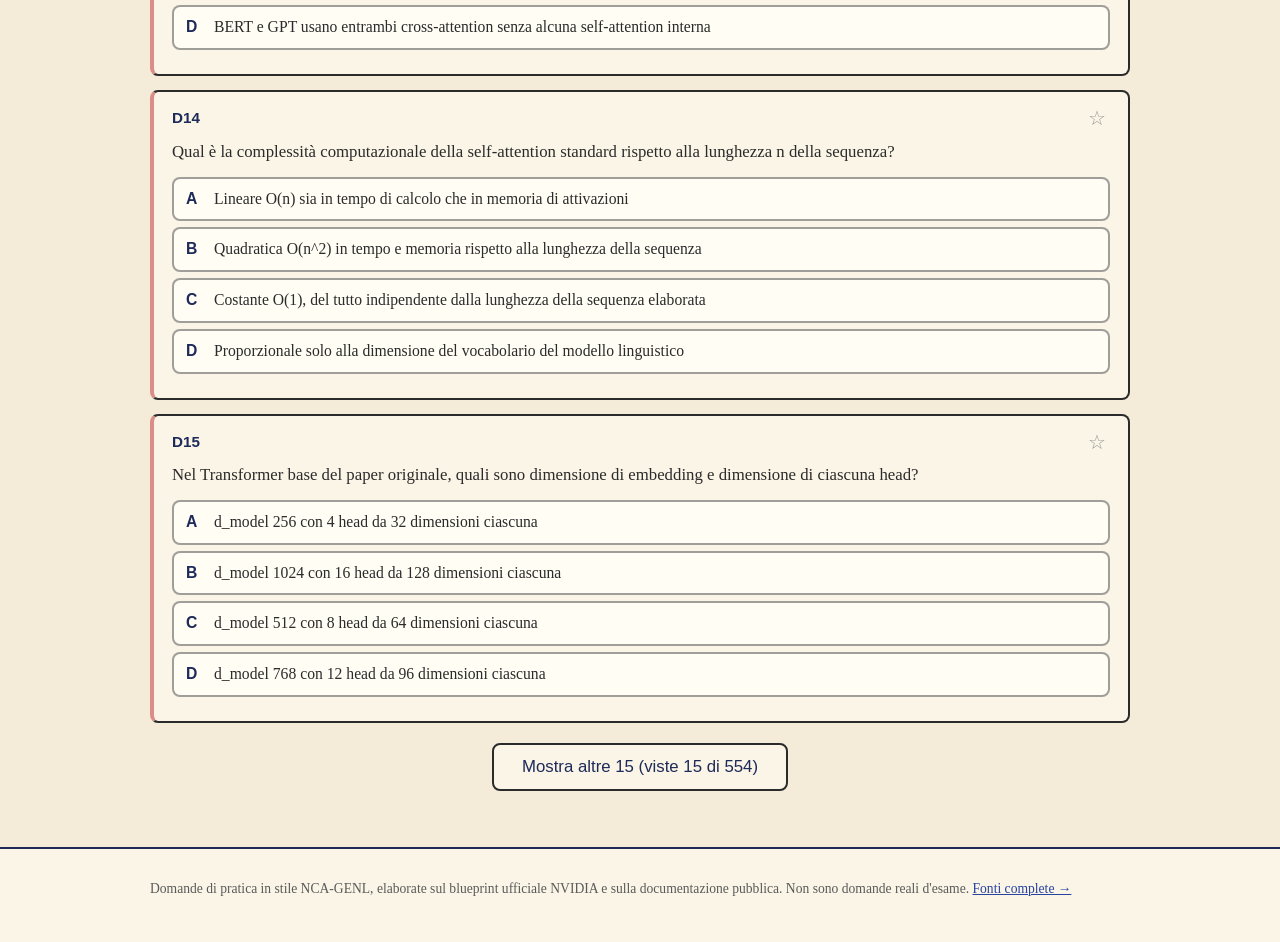
==== commit f8f0fa81: "Banco domande: filtri multipli per riga e card senza indizi Ogni riga filtro (Capitolo, Difficolta, " ====
--- a/domande.html
+++ b/domande.html
@@ -4,7 +4,7 @@
   <meta charset="UTF-8">
   <meta name="viewport" content="width=device-width, initial-scale=1.0">
   <title>Banco domande — NCA-GENL Studio</title>
-  <meta name="description" content="Banco domande d'esame NCA-GENL filtrabile per capitolo, difficoltà e stato, con simulazione d'esame a tempo.">
+  <meta name="description" content="Banco domande d'esame NCA-GENL con filtri multipli per capitolo, difficoltà, stato e origine, più simulazione d'esame a tempo.">
   <link rel="stylesheet" href="style.css">
 </head>
 <body>
@@ -12,7 +12,7 @@
     <div class="wrap">
       <p class="eyebrow">NVIDIA Certified Associate · NCA-GENL</p>
       <h1>Banco domande</h1>
-      <p class="subtitle">Domande d'esame filtrabili per capitolo, difficoltà e stato — più la simulazione a tempo.</p>
+      <p class="subtitle">Domande d'esame con filtri multipli per capitolo, difficoltà, stato e origine — più la simulazione a tempo.</p>
       <p><a class="back" href="index.html">← Torna alla mappa</a></p>
     </div>
   </header>
--- a/style.css
+++ b/style.css
@@ -533,24 +533,6 @@
   color: var(--inchiostro-blu);
   font-size: 0.95rem;
 }
-.qtag {
-  font-family: var(--font-ui);
-  font-size: 0.72rem;
-  padding: 2px 8px;
-  border: 1px solid var(--inchiostro);
-  border-radius: var(--radius);
-  color: var(--inchiostro);
-  background: #fdf8ea;
-  white-space: nowrap;
-}
-.qtag.area-fondamenti { border-color: var(--penna-blu); color: var(--penna-blu); }
-.qtag.area-mlops { border-color: #b07d10; color: #8a610c; }
-.qtag.area-applicazioni { border-color: var(--penna-verde); color: var(--penna-verde); }
-.qtag.diff-facile { border-style: dashed; color: #5a5a5a; }
-.qtag.diff-media { background: rgba(250, 225, 90, 0.35); }
-.qtag.diff-difficile { border-color: var(--penna-rossa); color: var(--penna-rossa); font-weight: 700; }
-.qtag.tag { opacity: 0.75; font-style: italic; }
-
 .star {
   margin-left: auto;
   background: transparent;
